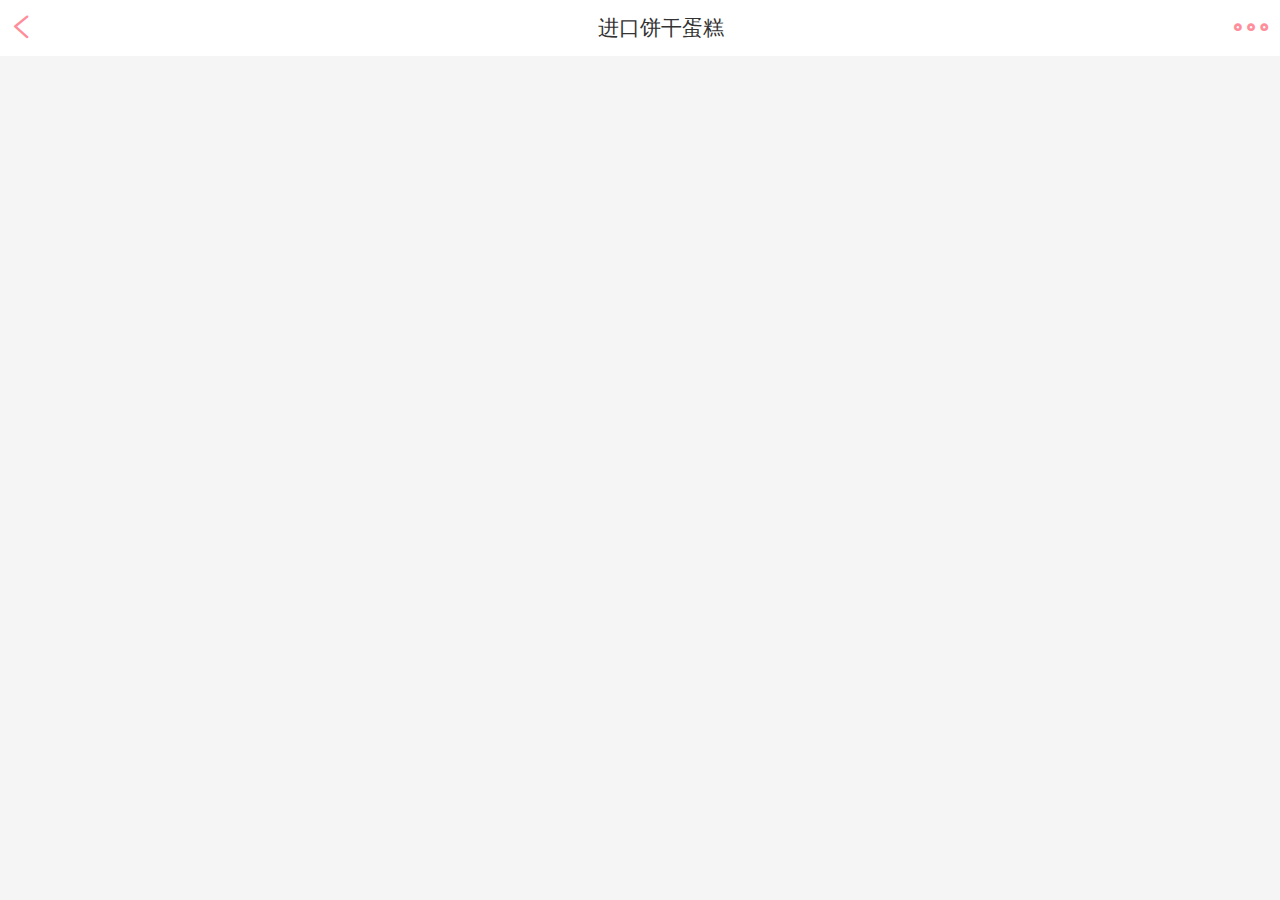
==== cake.html @ c14ad33a "一号店未完成改版" ====
<!DOCTYPE html>
<html lang="en">

<head>
    <meta charset="UTF-8">
    <meta name="viewport" content="width=device-width, initial-scale=1.0">
    <meta http-equiv="X-UA-Compatible" content="ie=edge">
    <title>1号店(m.yhd.com)全球超市，轻松到家！_手机版</title>
    <link rel="stylesheet" href="./css/common.css">
    <link rel="stylesheet" href="./css/cake.css">
    <script src="./js/flexible_css.debug.js"></script>
    <script src="./js/fkexible.debug.js"></script>
</head>

<body>
    <header>
        <div class="top">
            <a href="">
                <i class="iconfont">&#xe623;</i>
            </a>
            <h3>进口饼干蛋糕</h3>
            <div class="right">
                <i class="iconfont">&#xe69d;</i>
            </div>
        </div>
    </header>
</body>

</html>
---- css/common.css ----
@font-face {
    font-family: "iconfont";
    src: url('../font/iconfont.eot?t=1578019966876');
    /* IE9 */
    src: url('../font/iconfont.eot?t=1578019966876#iefix') format('embedded-opentype'),
        /* IE6-IE8 */
        url('[data-uri]') format('woff2'),
        url('../font/iconfont.woff?t=1578019966876') format('woff'),
        url('../font/iconfont.ttf?t=1578019966876') format('truetype'),
        /* chrome, firefox, opera, Safari, Android, iOS 4.2+ */
        url('../font/iconfont.svg?t=1578019966876#iconfont') format('svg');
    /* iOS 4.1- */
}

.iconfont {
    font-family: "iconfont" !important;
    font-size: 16px;
    font-style: normal;
    -webkit-font-smoothing: antialiased;
    -moz-osx-font-smoothing: grayscale;
}

.icon-xiasanjiaoxing:before {
    content: "\e642";
}

.icon-shaixuan:before {
    content: "\e667";
}

.icon-pinglun:before {
    content: "\e62f";
}

.icon-zhifubao:before {
    content: "\e65f";
}

.icon-zhuye:before {
    content: "\e627";
}

.icon-sousuo:before {
    content: "\e61d";
}

.icon-liebiao:before {
    content: "\e6eb";
}

.icon-qq:before {
    content: "\f00a6";
}

.icon-dianzan:before {
    content: "\e60a";
}

.icon-shitu:before {
    content: "\e668";
}

.icon-weibo:before {
    content: "\e636";
}

.icon-Group-:before {
    content: "\e69d";
}

.icon-lianxiren:before {
    content: "\e614";
}

.icon-jingdong-:before {
    content: "\e643";
}

.icon-gouwuche:before {
    content: "\e610";
}

.icon-suo:before {
    content: "\e630";
}

.icon-left:before {
    content: "\e623";
}
---- css/cake.css ----
html,
body {
  background-color: #f5f5f5;
  width: 100%;
  height: 100%;
}

header {
  position: relative;
  width: 100%;
  height: 1.03125rem;
  background-color: #fff;
}

header .iconfont {
  float: left;
  font-size: 0.78125rem;
  color: #ff8e9b;
  line-height: 1.03125rem;
}

header h3 {
  color: #333;
  text-align: center;
  line-height: 1.03125rem;
  font-size: 0.39062rem;
}

header .right {
  position: absolute;
  top: 0;
  right: 0.15625rem;
}

header .right .iconfont {
  font-size: 0.78125rem;
  color: #ff8e9b;
}

main {
  width: 100%;
}

main .photo {
  width: 100%;
}

main .photo a {
  width: 100%;
}

main .photo a img {
  width: 100%;
}

main .today {
  width: 100%;
}

main .today a {
  width: 100%;
}

main .today a img {
  width: 100%;
}

main .cake {
  position: relative;
  width: 100%;
}

main .cake img {
  width: 100%;
}

main .cake ul {
  position: absolute;
  bottom: 0;
  left: 0;
  width: 100%;
  overflow: hidden;
}

main .cake ul li {
  float: left;
  width: 33.3333%;
  text-align: center;
  background-color: #fff;
}

main .cake ul li img {
  width: 100%;
}

main .cake ul li p {
  display: -webkit-box;
  -webkit-line-clamp: 2;
  -webkit-box-orient: vertical;
  overflow: hidden;
  text-overflow: ellipsis;
  color: #333;
  margin-bottom: 0.15625rem;
}

main .cake ul li s {
  text-align: center;
  text-decoration: none;
  color: #333;
}

main .banner {
  overflow: hidden;
  width: 100%;
  height: 4.6875rem;
  background-color: #fff;
  margin-top: 0.15625rem;
}

main .banner ul {
  overflow-x: scroll;
  cursor: pointer;
}

main .banner ul::-webkit-scrollbar {
  height: 2.34375rem;
}

main .banner ul::-webkit-scrollbar-track {
  background-color: #f0f0f0;
}

main .banner li {
  overflow: hidden;
  color: #fff;
}

xa main .banner li:first-child {
  margin-left: 0;
}

main .flex ul {
  display: -webkit-box;
  display: -ms-flexbox;
  display: flex;
  -ms-flex-wrap: nowrap;
      flex-wrap: nowrap;
  -webkit-box-pack: justify;
      -ms-flex-pack: justify;
          justify-content: space-between;
}

main .flex li {
  -ms-flex-negative: 0;
      flex-shrink: 0;
  width: 2.96875rem;
  padding: 0 0.15625rem;
}

main .flex img {
  width: 100%;
}

main .flex p {
  display: block;
  color: #000;
  display: -webkit-box;
  -webkit-line-clamp: 2;
  -webkit-box-orient: vertical;
  overflow: hidden;
  text-overflow: ellipsis;
  margin-bottom: 0.15625rem;
}

main .flex b {
  text-decoration: none;
  color: #ff6700;
  font-weight: normal;
}

main .country {
  width: 100%;
}

main .country a {
  width: 100%;
}

main .country a img {
  width: 100%;
}

main .above {
  position: relative;
  width: 100%;
}

main .above img {
  width: 100%;
}

main .above ul {
  position: absolute;
  bottom: 0;
  left: 0;
  width: 100%;
  overflow: hidden;
}

main .above ul li {
  float: left;
  width: 33.333%;
  text-align: center;
  background-color: #fff;
}

main .above ul li img {
  width: 100%;
}

main .above ul li p {
  display: -webkit-box;
  -webkit-line-clamp: 2;
  -webkit-box-orient: vertical;
  overflow: hidden;
  text-overflow: ellipsis;
  color: #333;
  margin-bottom: 0.15625rem;
}

main .above ul li s {
  text-align: center;
  text-decoration: none;
  color: #333;
  font-weight: 600;
}

main .product {
  width: 100%;
}

main .product .top {
  width: 100%;
  height: 1.25rem;
  background-color: #f89e53;
}

main .product .top ul {
  width: 100%;
  overflow: hidden;
}

main .product .top ul li {
  float: left;
  width: 14.2%;
  text-align: center;
}

main .product .top ul li span {
  color: #fff;
  text-align: center;
  line-height: 1.25rem;
  font-size: 0.40625rem;
}

main .product .bottom {
  width: 100%;
}

main .product .bottom ul {
  width: 100%;
  overflow: hidden;
}

main .product .bottom ul li {
  width: 33.333%;
  float: left;
  text-align: center;
}

main .product .bottom ul li a {
  width: 100%;
}

main .product .bottom ul li a img {
  width: 100%;
}

main .product .bottom ul li a p {
  display: -webkit-box;
  -webkit-line-clamp: 2;
  -webkit-box-orient: vertical;
  overflow: hidden;
  text-overflow: ellipsis;
  color: #333;
  margin-bottom: 0.15625rem;
}

main .product .bottom ul li a s {
  font-size: 0.375rem;
  text-decoration: none;
  color: #ff6700;
}

main .delicious {
  width: 100%;
}

main .delicious img {
  width: 100%;
}

main .delicious1 {
  position: relative;
  width: 100%;
}

main .delicious1 img {
  width: 100%;
}

main .delicious1 ul {
  position: absolute;
  bottom: 0;
  left: 0;
  width: 100%;
  overflow: hidden;
}

main .delicious1 ul li {
  float: left;
  width: 33.333%;
  text-align: center;
  background-color: #fff;
}

main .delicious1 ul li img {
  width: 100%;
}

main .delicious1 ul li p {
  display: -webkit-box;
  -webkit-line-clamp: 1;
  -webkit-box-orient: vertical;
  overflow: hidden;
  text-overflow: ellipsis;
  color: #333;
  margin-bottom: 0.15625rem;
}

main .delicious1 ul li s {
  text-align: center;
  text-decoration: none;
  color: #333;
  font-weight: 600;
}

main .product1 {
  width: 100%;
}

main .product1 ul {
  width: 100%;
  overflow: hidden;
}

main .product1 ul li {
  width: 33.333%;
  float: left;
  text-align: center;
}

main .product1 ul li a {
  width: 100%;
}

main .product1 ul li a img {
  width: 100%;
}

main .product1 ul li a p {
  display: -webkit-box;
  -webkit-line-clamp: 2;
  -webkit-box-orient: vertical;
  overflow: hidden;
  text-overflow: ellipsis;
  color: #333;
  margin-bottom: 0.15625rem;
}

main .product1 ul li a s {
  font-size: 0.375rem;
  text-decoration: none;
  color: #ff6700;
}
/*# sourceMappingURL=cake.css.map */
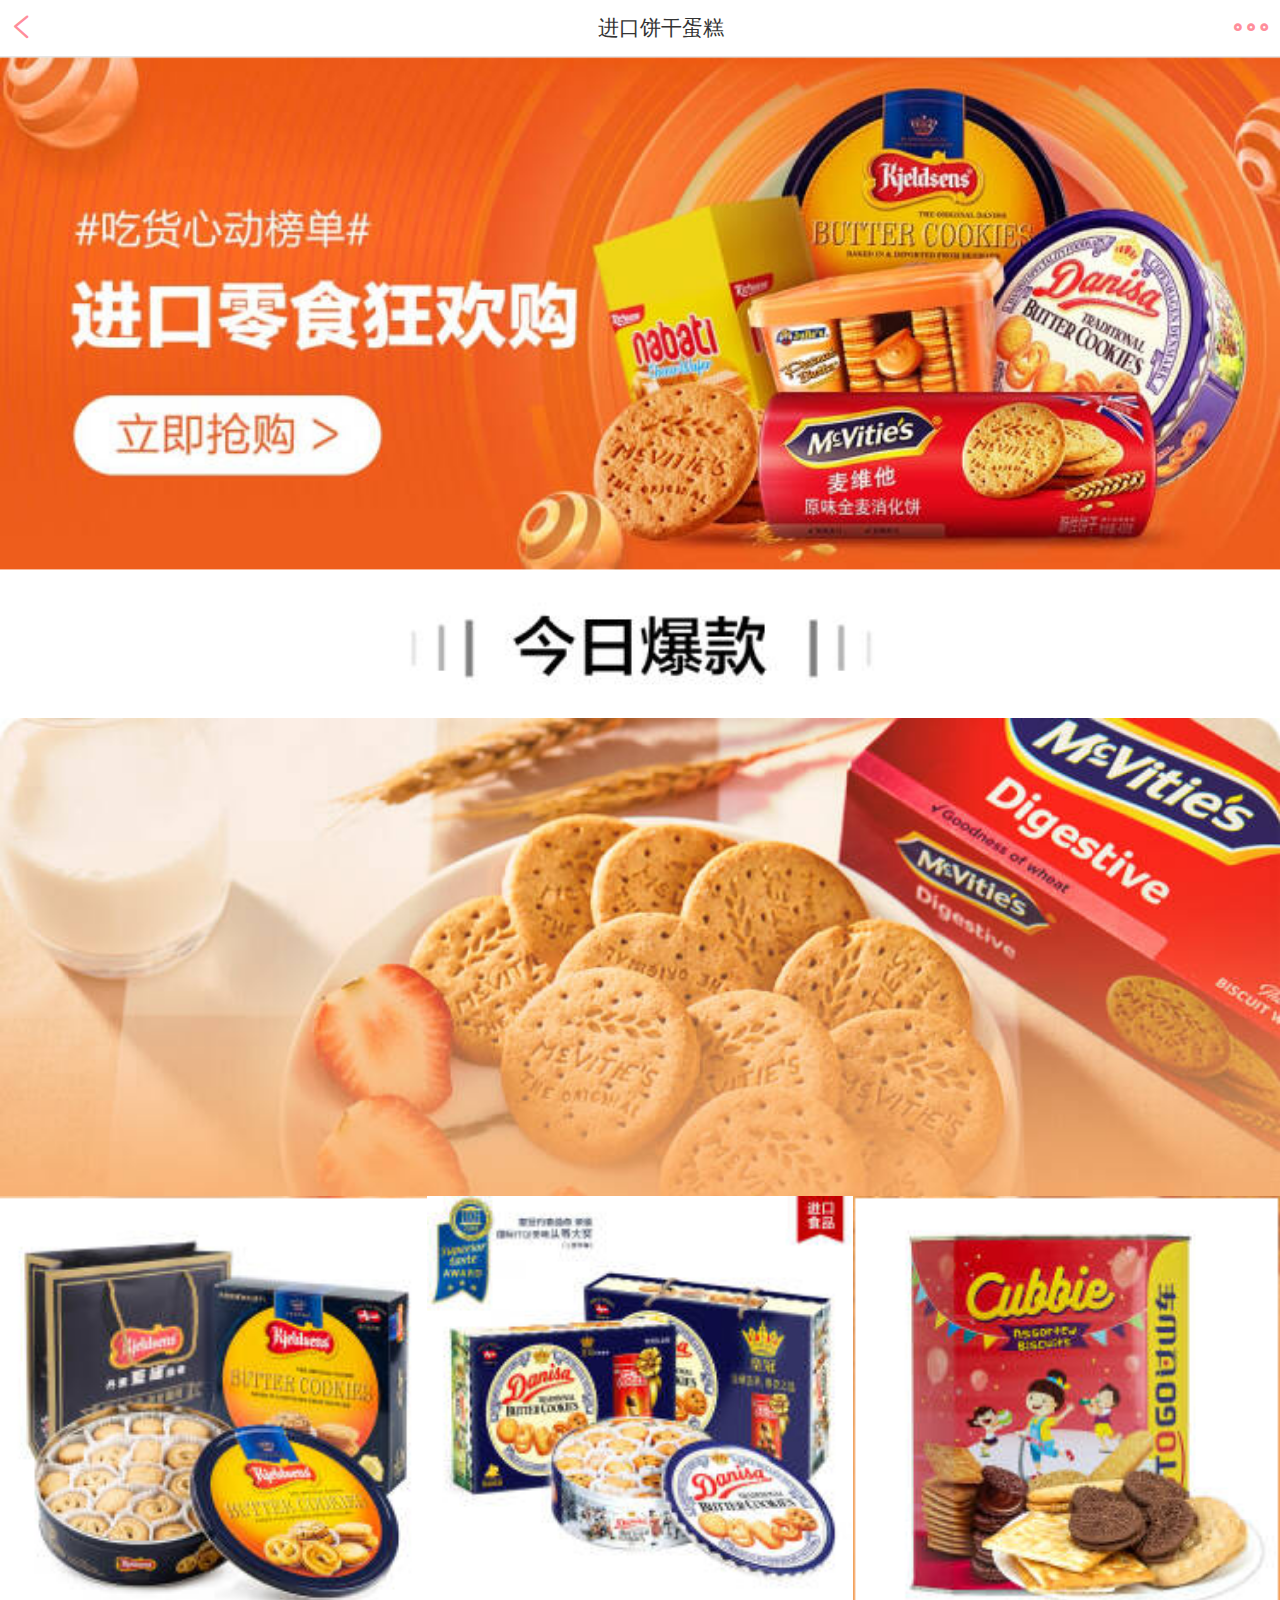
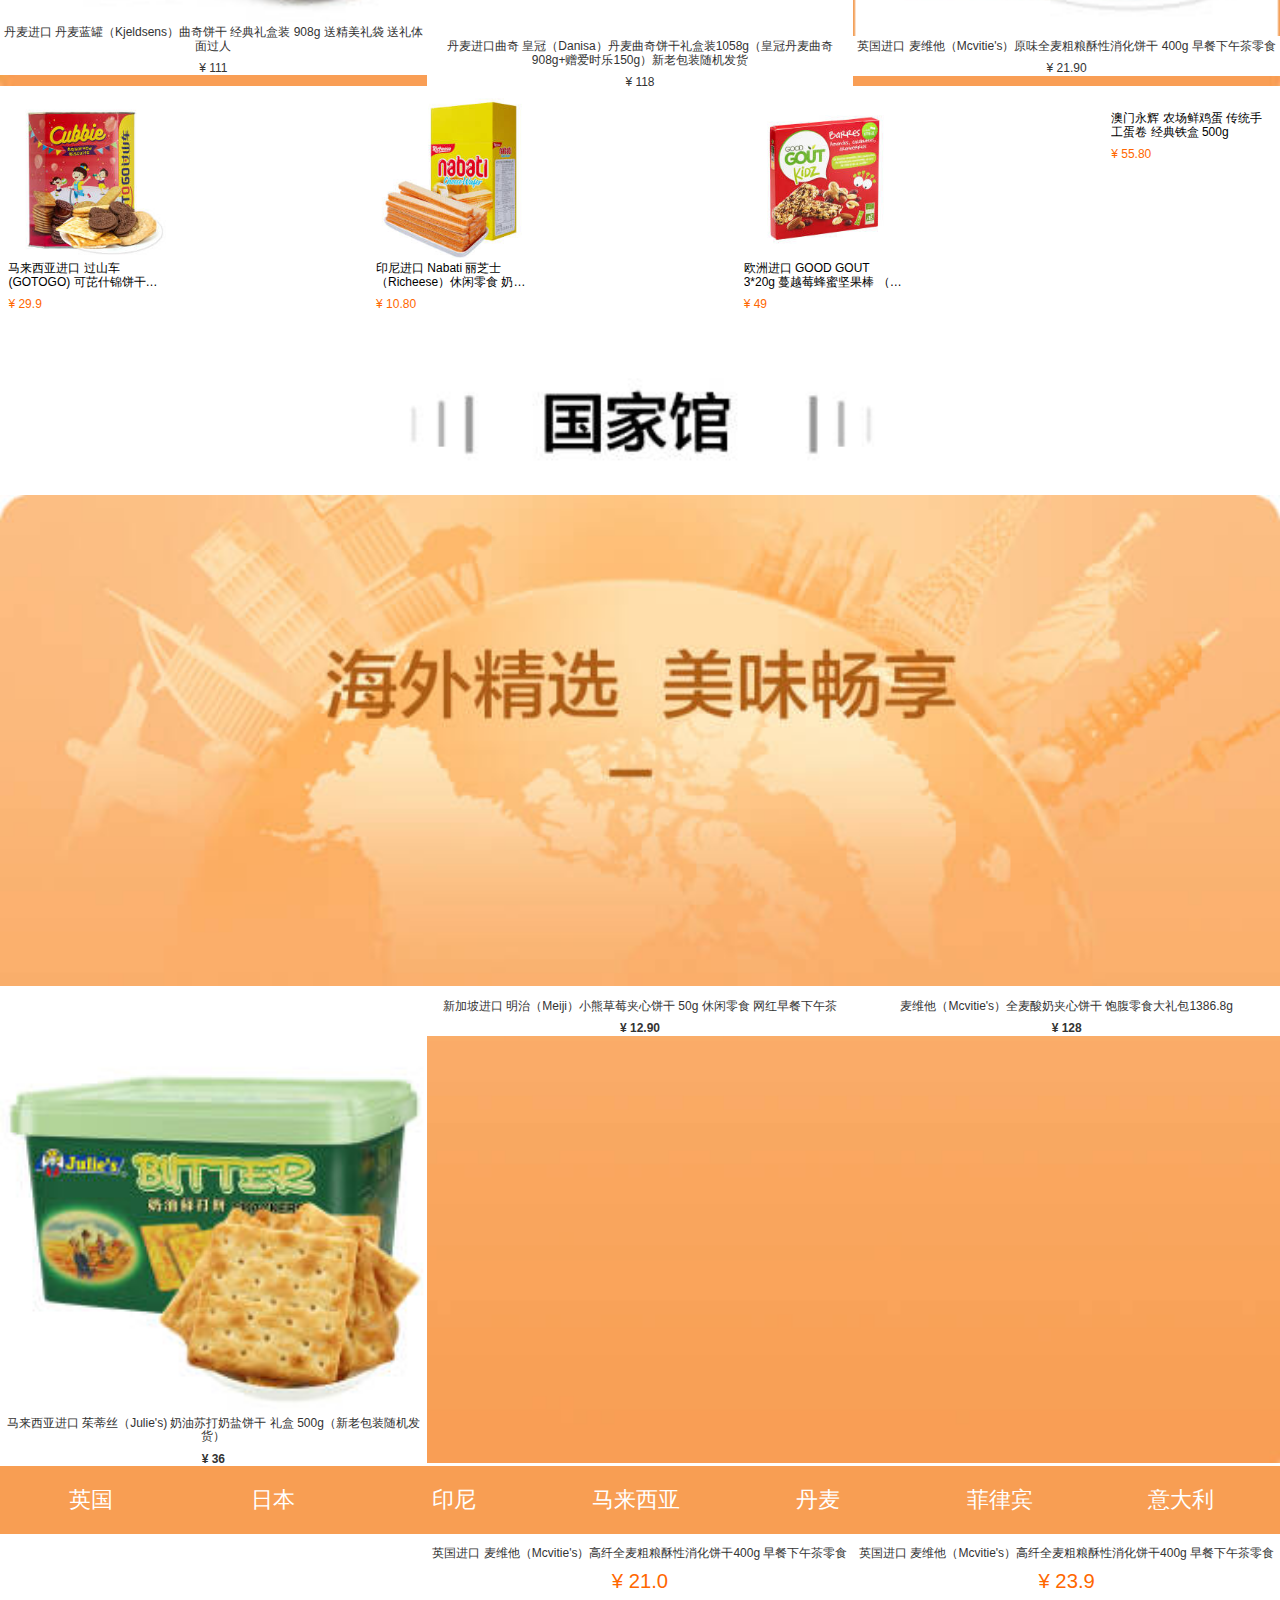
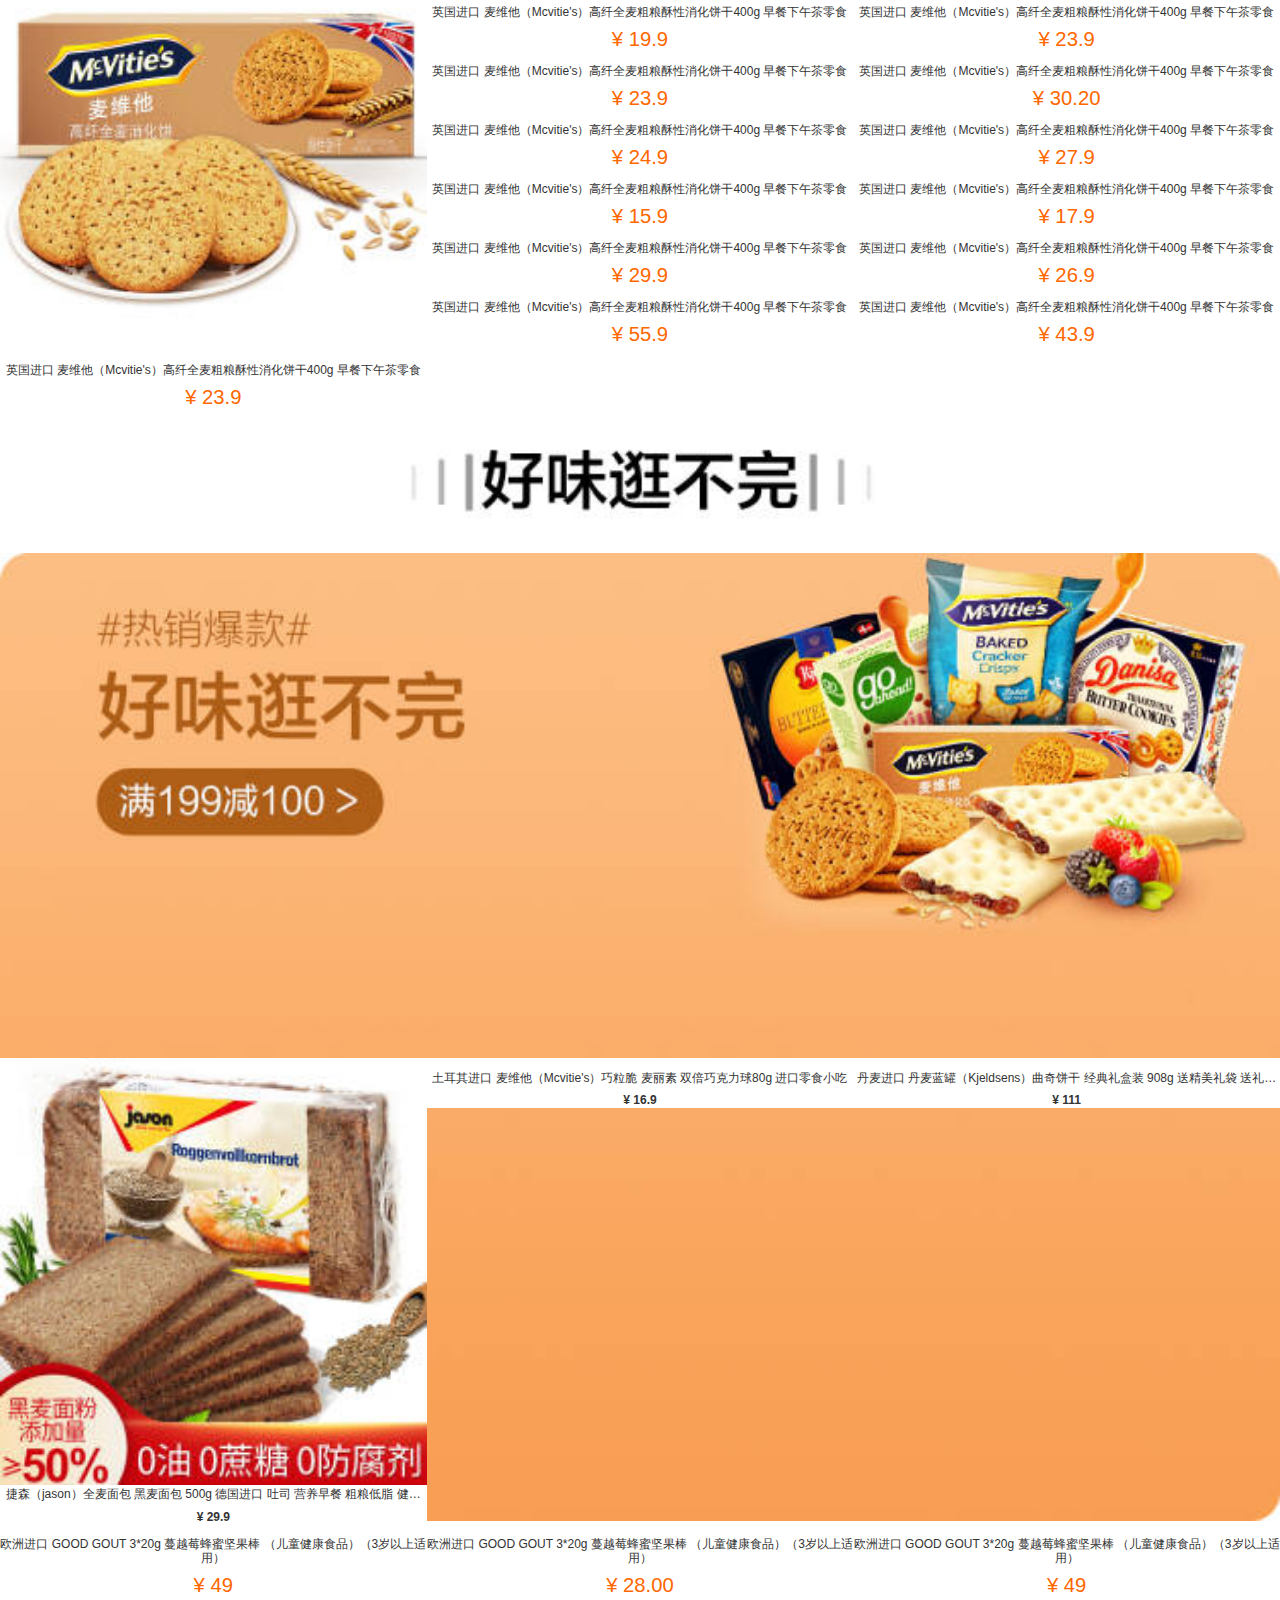
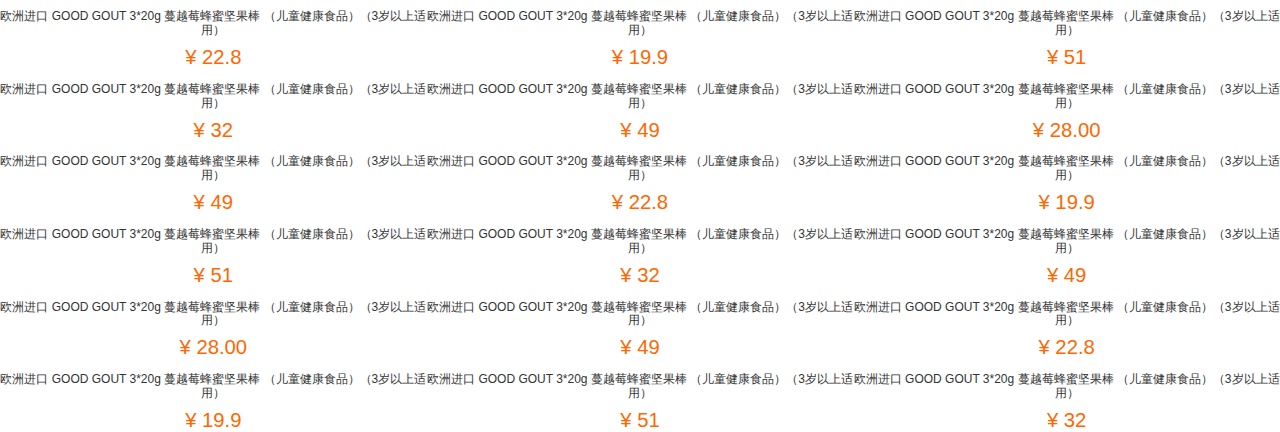
==== commit e802adf5: "改版" ====
--- a/cake.html
+++ b/cake.html
@@ -5,17 +5,18 @@
     <meta charset="UTF-8">
     <meta name="viewport" content="width=device-width, initial-scale=1.0">
     <meta http-equiv="X-UA-Compatible" content="ie=edge">
-    <title>1号店(m.yhd.com)全球超市，轻松到家！_手机版</title>
+    <title>进口食品</title>
+    <link rel="stylesheet" href="./css/cake.css">
     <link rel="stylesheet" href="./css/common.css">
-    <link rel="stylesheet" href="./css/cake.css">
-    <script src="./js/flexible_css.debug.js"></script>
-    <script src="./js/fkexible.debug.js"></script>
+    <link rel="stylesheet" href="./lib/reset/reset.css">
+    <script src="../js/flexible.debug.js"></script>
+    <script src="../js/flexible_css.debug.js"></script>
 </head>
 
 <body>
     <header>
         <div class="top">
-            <a href="">
+            <a href="file:///C:/Users/admin/Desktop/com.yhd/index.html">
                 <i class="iconfont">&#xe623;</i>
             </a>
             <h3>进口饼干蛋糕</h3>
@@ -24,6 +25,424 @@
             </div>
         </div>
     </header>
+    <main>
+        <div class="photo">
+            <a href="">
+                <img src="./img/photo.png" alt="">
+            </a>
+        </div>
+        <div class="today">
+            <a href="">
+                <img src="./img/jinribaokuan.jpg" alt="">
+            </a>
+        </div>
+        <div class="cake">
+            <img src="./upload/cake.jpg" alt="">
+            <ul>
+                <li>
+                    <a href="">
+                        <img src="./upload/cake01.png" alt="">
+                        <p>丹麦进口 丹麦蓝罐（Kjeldsens）曲奇饼干 经典礼盒装 908g 送精美礼袋 送礼体面过人</p>
+                        <s>&yen; 111</s>
+                    </a>
+                </li>
+                <li>
+                    <a href="">
+                        <img src="./upload/cake02.png" alt="">
+                        <p>丹麦进口曲奇 皇冠（Danisa）丹麦曲奇饼干礼盒装1058g（皇冠丹麦曲奇908g+赠爱时乐150g）新老包装随机发货</p>
+                        <s>&yen; 118</s>
+                    </a>
+                </li>
+                <li>
+                    <a href="">
+                        <img src="./upload/cake03.png" alt="">
+                        <p>英国进口 麦维他（Mcvitie's）原味全麦粗粮酥性消化饼干 400g 早餐下午茶零食</p>
+                        <s>&yen; 21.90</s>
+                    </a>
+                </li>
+            </ul>
+        </div>
+        <div class="banner flex">
+            <ul>
+                <li>
+                    <a href="">
+                        <img src="./img/jinkou01.jpg" alt="">
+                        <p>马来西亚进口 过山车(GOTOGO) 可芘什锦饼干 504g</p>
+                        <b>&yen; 29.9</b>
+                    </a>
+                </li>
+                <li>
+                    <a href="">
+                        <img src="./img/jinkou02.jpg" alt="">
+                        <p>印尼进口 Nabati 丽芝士（Richeese）休闲零食 奶酪味 威化饼干 200g/盒 早餐下午茶</p>
+                        <b>&yen; 10.80</b>
+                    </a>
+                </li>
+                <li>
+                    <a href="">
+                        <img src="./img/jinkou03.jpg" alt="">
+                        <p>欧洲进口 GOOD GOUT 3*20g 蔓越莓蜂蜜坚果棒 （儿童健康食品）（3岁以上适用）</p>
+                        <b>&yen; 49</b>
+                    </a>
+                </li>
+                <li>
+                    <a href="">
+                        <img src="./img/jinkou04.jpg.dpg" alt="">
+                        <p>澳门永辉 农场鲜鸡蛋 传统手工蛋卷 经典铁盒 500g</p>
+                        <b>&yen; 55.80</b>
+                    </a>
+                </li>
+            </ul>
+        </div>
+        <div class="country">
+            <a href="">
+                <img src="./upload/guojiaguan.jpg" alt="">
+            </a>
+        </div>
+        <div class="above">
+            <img src="./upload/haiwaijingxuan.jpg" alt="">
+            <ul>
+                <li>
+                    <a href="">
+                        <img src="./img/above01.jpg" alt="">
+                        <p>马来西亚进口 茱蒂丝（Julie's) 奶油苏打奶盐饼干 礼盒 500g（新老包装随机发货）</p>
+                        <s>&yen; 36</s>
+                    </a>
+                </li>
+                <li>
+                    <a href="">
+                        <img src="./img/above02.dpg" alt="">
+                        <p>新加坡进口 明治（Meiji）小熊草莓夹心饼干 50g 休闲零食 网红早餐下午茶</p>
+                        <s>&yen; 12.90</s>
+                    </a>
+                </li>
+                <li>
+                    <a href="">
+                        <img src="./img/above03.dpg" alt="">
+                        <p>麦维他（Mcvitie's）全麦酸奶夹心饼干 饱腹零食大礼包1386.8g</p>
+                        <s>&yen; 128</s>
+                    </a>
+                </li>
+            </ul>
+
+        </div>
+        <div class="product">
+            <div class="top">
+                <ul>
+                    <li>
+                        <span>英国</span>
+                    </li>
+                    <li>
+                        <span>日本</span>
+                    </li>
+                    <li>
+                        <span>印尼</span>
+                    </li>
+                    <li>
+                        <span>马来西亚</span>
+                    </li>
+                    <li>
+                        <span>丹麦</span>
+                    </li>
+                    <li>
+                        <span>菲律宾</span>
+                    </li>
+                    <li>
+                        <span>意大利</span>
+                    </li>
+                </ul>
+            </div>
+            <div class="bottom">
+                <ul>
+                    <li>
+                        <a href="">
+                            <img src="./img/product01.jpg" alt="">
+                            <p>英国进口 麦维他（Mcvitie's）高纤全麦粗粮酥性消化饼干400g 早餐下午茶零食</p>
+                            <s>&yen; 23.9</s>
+                        </a>
+                    </li>
+                    <li>
+                        <a href="">
+                            <img src="./img/product02.dpg" alt="">
+                            <p>英国进口 麦维他（Mcvitie's）高纤全麦粗粮酥性消化饼干400g 早餐下午茶零食</p>
+                            <s>&yen; 21.0</s>
+                        </a>
+                    </li>
+                    <li>
+                        <a href="">
+                            <img src="./img/product03.dpg" alt="">
+                            <p>英国进口 麦维他（Mcvitie's）高纤全麦粗粮酥性消化饼干400g 早餐下午茶零食</p>
+                            <s>&yen; 23.9</s>
+                        </a>
+                    </li>
+                    <li>
+                        <a href="">
+                            <img src="./img/product04.dpg" alt="">
+                            <p>英国进口 麦维他（Mcvitie's）高纤全麦粗粮酥性消化饼干400g 早餐下午茶零食</p>
+                            <s>&yen; 19.9</s>
+                        </a>
+                    </li>
+                    <li>
+                        <a href="">
+                            <img src="./img/product05.dpg" alt="">
+                            <p>英国进口 麦维他（Mcvitie's）高纤全麦粗粮酥性消化饼干400g 早餐下午茶零食</p>
+                            <s>&yen; 23.9</s>
+                        </a>
+                    </li>
+                    <li>
+                        <a href="">
+                            <img src="./img/product01.dpg" alt="">
+                            <p>英国进口 麦维他（Mcvitie's）高纤全麦粗粮酥性消化饼干400g 早餐下午茶零食</p>
+                            <s>&yen; 23.9</s>
+                        </a>
+                    </li>
+                    <li>
+                        <a href="">
+                            <img src="./img/product02.dpg" alt="">
+                            <p>英国进口 麦维他（Mcvitie's）高纤全麦粗粮酥性消化饼干400g 早餐下午茶零食</p>
+                            <s>&yen; 30.20</s>
+                        </a>
+                    </li>
+                    <li>
+                        <a href="">
+                            <img src="./img/product03.dpg" alt="">
+                            <p>英国进口 麦维他（Mcvitie's）高纤全麦粗粮酥性消化饼干400g 早餐下午茶零食</p>
+                            <s>&yen; 24.9</s>
+                        </a>
+                    </li>
+                    <li>
+                        <a href="">
+                            <img src="./img/product04.dpg" alt="">
+                            <p>英国进口 麦维他（Mcvitie's）高纤全麦粗粮酥性消化饼干400g 早餐下午茶零食</p>
+                            <s>&yen; 27.9</s>
+                        </a>
+                    </li>
+                    <li>
+                        <a href="">
+                            <img src="./img/product05.dpg" alt="">
+                            <p>英国进口 麦维他（Mcvitie's）高纤全麦粗粮酥性消化饼干400g 早餐下午茶零食</p>
+                            <s>&yen; 15.9</s>
+                        </a>
+                    </li>
+                    <li>
+                        <a href="">
+                            <img src="./img/product01.dpg" alt="">
+                            <p>英国进口 麦维他（Mcvitie's）高纤全麦粗粮酥性消化饼干400g 早餐下午茶零食</p>
+                            <s>&yen; 17.9</s>
+                        </a>
+                    </li>
+                    <li>
+                        <a href="">
+                            <img src="./img/product02.dpg" alt="">
+                            <p>英国进口 麦维他（Mcvitie's）高纤全麦粗粮酥性消化饼干400g 早餐下午茶零食</p>
+                            <s>&yen; 29.9</s>
+                        </a>
+                    </li>
+                    <li>
+                        <a href="">
+                            <img src="./img/product03.dpg" alt="">
+                            <p>英国进口 麦维他（Mcvitie's）高纤全麦粗粮酥性消化饼干400g 早餐下午茶零食</p>
+                            <s>&yen; 26.9</s>
+                        </a>
+                    </li>
+                    <li>
+                        <a href="">
+                            <img src="./img/product04.dpg" alt="">
+                            <p>英国进口 麦维他（Mcvitie's）高纤全麦粗粮酥性消化饼干400g 早餐下午茶零食</p>
+                            <s>&yen; 55.9</s>
+                        </a>
+                    </li>
+                    <li>
+                        <a href="">
+                            <img src="./img/product05.dpg" alt="">
+                            <p>英国进口 麦维他（Mcvitie's）高纤全麦粗粮酥性消化饼干400g 早餐下午茶零食</p>
+                            <s>&yen; 43.9</s>
+                        </a>
+                    </li>
+                </ul>
+            </div>
+        </div>
+        <div class="delicious">
+            <img src="./upload/haoweiguangbuwan.jpg" alt="">
+        </div>
+        <div class="delicious1">
+            <img src="./img/delicious.jpg" alt="">
+            <ul>
+                <li>
+                    <a href="">
+                        <img src="./img/delicious01.jpg" alt="">
+                        <p>捷森（jason）全麦面包 黑麦面包 500g 德国进口 吐司 营养早餐 粗粮低脂 健身餐面包</p>
+                        <s>&yen; 29.9</s>
+                    </a>
+                </li>
+                <li>
+                    <a href="">
+                        <img src="./img/delicious02.dpg" alt="">
+                        <p>土耳其进口 麦维他（Mcvitie's）巧粒脆 麦丽素 双倍巧克力球80g 进口零食小吃</p>
+                        <s>&yen; 16.9</s>
+                    </a>
+                </li>
+                <li>
+                    <a href="">
+                        <img src="./img/delicious03.dpg" alt="">
+                        <p>丹麦进口 丹麦蓝罐（Kjeldsens）曲奇饼干 经典礼盒装 908g 送精美礼袋 送礼体面过人</p>
+                        <s>&yen; 111</s>
+                    </a>
+                </li>
+            </ul>
+        </div>
+        <div class="product1">
+            <ul>
+                <li>
+                    <a href="">
+                        <img src="../index1/img/delicious1.dpg" alt="">
+                        <p>欧洲进口 GOOD GOUT 3*20g 蔓越莓蜂蜜坚果棒 （儿童健康食品）（3岁以上适用）</p>
+                        <s>&yen; 49</s>
+                    </a>
+                </li>
+                <li>
+                    <a href="">
+                        <img src="../index1/img/delicious2.dpg" alt="">
+                        <p>欧洲进口 GOOD GOUT 3*20g 蔓越莓蜂蜜坚果棒 （儿童健康食品）（3岁以上适用）</p>
+                        <s>&yen; 28.00</s>
+                    </a>
+                </li>
+                <li>
+                    <a href="">
+                        <img src="../index1/img/delicious3.dpg" alt="">
+                        <p>欧洲进口 GOOD GOUT 3*20g 蔓越莓蜂蜜坚果棒 （儿童健康食品）（3岁以上适用）</p>
+                        <s>&yen; 49</s>
+                    </a>
+                </li>
+                <li>
+                    <a href="">
+                        <img src="../index1/img/delicious4.dpg" alt="">
+                        <p>欧洲进口 GOOD GOUT 3*20g 蔓越莓蜂蜜坚果棒 （儿童健康食品）（3岁以上适用）</p>
+                        <s>&yen; 22.8</s>
+                    </a>
+                </li>
+                <li>
+                    <a href="">
+                        <img src="../index1/img/delicious5.dpg" alt="">
+                        <p>欧洲进口 GOOD GOUT 3*20g 蔓越莓蜂蜜坚果棒 （儿童健康食品）（3岁以上适用）</p>
+                        <s>&yen; 19.9</s>
+                    </a>
+                </li>
+                <li>
+                    <a href="">
+                        <img src="../index1/img/delicious6.dpg" alt="">
+                        <p>欧洲进口 GOOD GOUT 3*20g 蔓越莓蜂蜜坚果棒 （儿童健康食品）（3岁以上适用）</p>
+                        <s>&yen; 51</s>
+                    </a>
+                </li>
+                <li>
+                    <a href="">
+                        <img src="../index1/img/delicious7.dpg" alt="">
+                        <p>欧洲进口 GOOD GOUT 3*20g 蔓越莓蜂蜜坚果棒 （儿童健康食品）（3岁以上适用）</p>
+                        <s>&yen; 32</s>
+                    </a>
+                </li>
+                <li>
+                    <a href="">
+                        <img src="../index1/img/delicious1.dpg" alt="">
+                        <p>欧洲进口 GOOD GOUT 3*20g 蔓越莓蜂蜜坚果棒 （儿童健康食品）（3岁以上适用）</p>
+                        <s>&yen; 49</s>
+                    </a>
+                </li>
+                <li>
+                    <a href="">
+                        <img src="../index1/img/delicious2.dpg" alt="">
+                        <p>欧洲进口 GOOD GOUT 3*20g 蔓越莓蜂蜜坚果棒 （儿童健康食品）（3岁以上适用）</p>
+                        <s>&yen; 28.00</s>
+                    </a>
+                </li>
+                <li>
+                    <a href="">
+                        <img src="../index1/img/delicious3.dpg" alt="">
+                        <p>欧洲进口 GOOD GOUT 3*20g 蔓越莓蜂蜜坚果棒 （儿童健康食品）（3岁以上适用）</p>
+                        <s>&yen; 49</s>
+                    </a>
+                </li>
+                <li>
+                    <a href="">
+                        <img src="../index1/img/delicious4.dpg" alt="">
+                        <p>欧洲进口 GOOD GOUT 3*20g 蔓越莓蜂蜜坚果棒 （儿童健康食品）（3岁以上适用）</p>
+                        <s>&yen; 22.8</s>
+                    </a>
+                </li>
+                <li>
+                    <a href="">
+                        <img src="../index1/img/delicious5.dpg" alt="">
+                        <p>欧洲进口 GOOD GOUT 3*20g 蔓越莓蜂蜜坚果棒 （儿童健康食品）（3岁以上适用）</p>
+                        <s>&yen; 19.9</s>
+                    </a>
+                </li>
+                <li>
+                    <a href="">
+                        <img src="../index1/img/delicious6.dpg" alt="">
+                        <p>欧洲进口 GOOD GOUT 3*20g 蔓越莓蜂蜜坚果棒 （儿童健康食品）（3岁以上适用）</p>
+                        <s>&yen; 51</s>
+                    </a>
+                </li>
+                <li>
+                    <a href="">
+                        <img src="../index1/img/delicious7.dpg" alt="">
+                        <p>欧洲进口 GOOD GOUT 3*20g 蔓越莓蜂蜜坚果棒 （儿童健康食品）（3岁以上适用）</p>
+                        <s>&yen; 32</s>
+                    </a>
+                </li>
+                <li>
+                    <a href="">
+                        <img src="../index1/img/delicious1.dpg" alt="">
+                        <p>欧洲进口 GOOD GOUT 3*20g 蔓越莓蜂蜜坚果棒 （儿童健康食品）（3岁以上适用）</p>
+                        <s>&yen; 49</s>
+                    </a>
+                </li>
+                <li>
+                    <a href="">
+                        <img src="../index1/img/delicious2.dpg" alt="">
+                        <p>欧洲进口 GOOD GOUT 3*20g 蔓越莓蜂蜜坚果棒 （儿童健康食品）（3岁以上适用）</p>
+                        <s>&yen; 28.00</s>
+                    </a>
+                </li>
+                <li>
+                    <a href="">
+                        <img src="../index1/img/delicious3.dpg" alt="">
+                        <p>欧洲进口 GOOD GOUT 3*20g 蔓越莓蜂蜜坚果棒 （儿童健康食品）（3岁以上适用）</p>
+                        <s>&yen; 49</s>
+                    </a>
+                </li>
+                <li>
+                    <a href="">
+                        <img src="../index1/img/delicious4.dpg" alt="">
+                        <p>欧洲进口 GOOD GOUT 3*20g 蔓越莓蜂蜜坚果棒 （儿童健康食品）（3岁以上适用）</p>
+                        <s>&yen; 22.8</s>
+                    </a>
+                </li>
+                <li>
+                    <a href="">
+                        <img src="../index1/img/delicious5.dpg" alt="">
+                        <p>欧洲进口 GOOD GOUT 3*20g 蔓越莓蜂蜜坚果棒 （儿童健康食品）（3岁以上适用）</p>
+                        <s>&yen; 19.9</s>
+                    </a>
+                </li>
+                <li>
+                    <a href="">
+                        <img src="../index1/img/delicious6.dpg" alt="">
+                        <p>欧洲进口 GOOD GOUT 3*20g 蔓越莓蜂蜜坚果棒 （儿童健康食品）（3岁以上适用）</p>
+                        <s>&yen; 51</s>
+                    </a>
+                </li>
+                <li>
+                    <a href="">
+                        <img src="../index1/img/delicious7.dpg" alt="">
+                        <p>欧洲进口 GOOD GOUT 3*20g 蔓越莓蜂蜜坚果棒 （儿童健康食品）（3岁以上适用）</p>
+                        <s>&yen; 32</s>
+                    </a>
+                </li>
+            </ul>
+        </div>
+    </main>
 </body>
 
 </html>